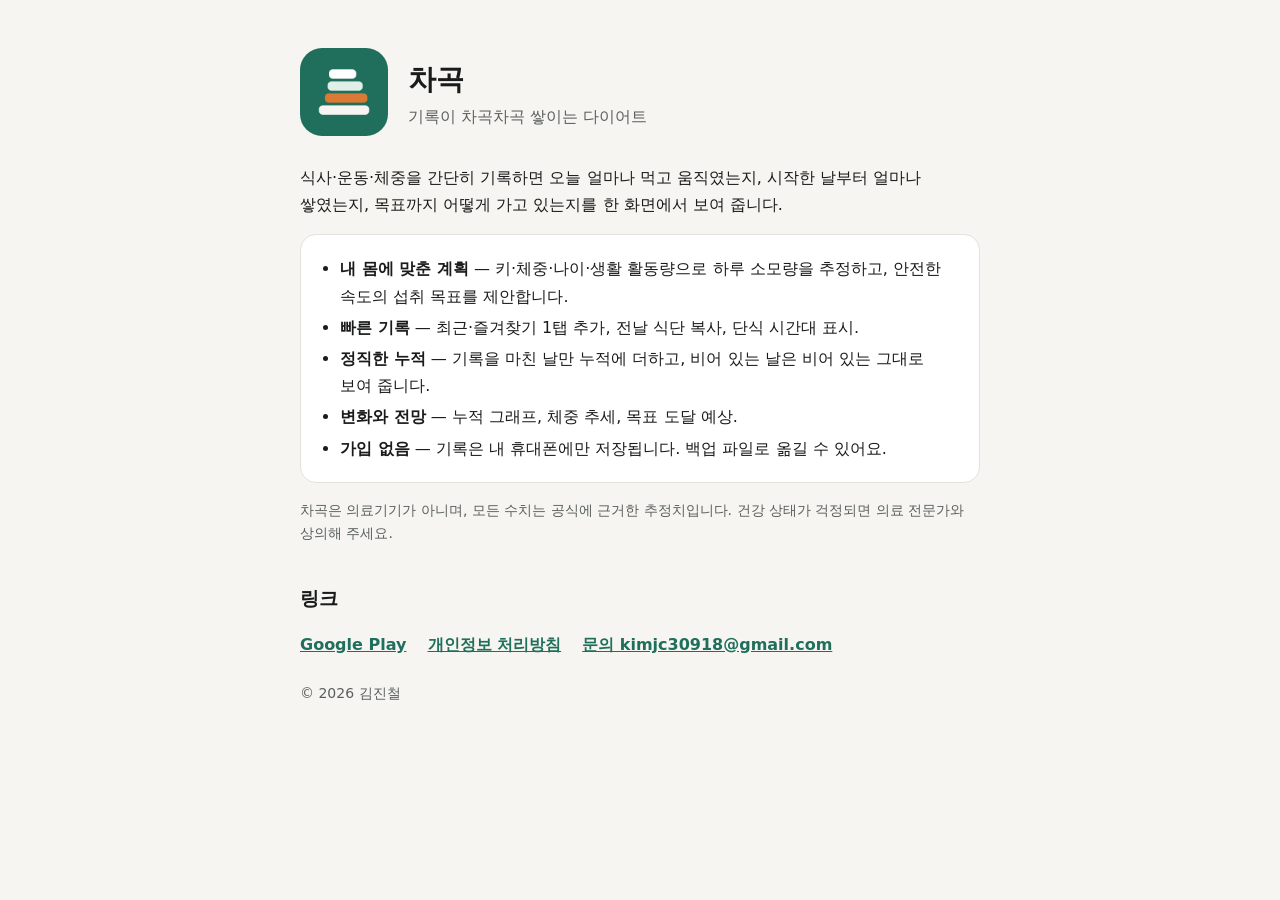
==== chagok/index.html @ 5c70c80e "사이트 갱신 2026-10-07" ====
<!doctype html>
<html lang="ko">
<head>
<meta charset="utf-8">
<meta name="viewport" content="width=device-width, initial-scale=1">
<title>차곡 — 기록이 차곡차곡 쌓이는 다이어트</title>
<meta name="description" content="식사·운동·체중을 간단히 기록하면 오늘의 에너지 균형과 시작 이후 누적 변화, 목표까지의 전망을 보여 주는 다이어트 기록 앱">
<link rel="icon" href="icon.png">
<link rel="stylesheet" href="../style.css">
</head>
<body>
<main>
<div class="hero">
  <img src="icon.png" alt="">
  <div>
    <h1>차곡</h1>
    <p>기록이 차곡차곡 쌓이는 다이어트</p>
  </div>
</div>

<p>식사·운동·체중을 간단히 기록하면 오늘 얼마나 먹고 움직였는지, 시작한 날부터 얼마나 쌓였는지, 목표까지 어떻게 가고 있는지를 한 화면에서 보여 줍니다.</p>

<div class="card">
<ul>
<li><strong>내 몸에 맞춘 계획</strong> — 키·체중·나이·생활 활동량으로 하루 소모량을 추정하고, 안전한 속도의 섭취 목표를 제안합니다.</li>
<li><strong>빠른 기록</strong> — 최근·즐겨찾기 1탭 추가, 전날 식단 복사, 단식 시간대 표시.</li>
<li><strong>정직한 누적</strong> — 기록을 마친 날만 누적에 더하고, 비어 있는 날은 비어 있는 그대로 보여 줍니다.</li>
<li><strong>변화와 전망</strong> — 누적 그래프, 체중 추세, 목표 도달 예상.</li>
<li><strong>가입 없음</strong> — 기록은 내 휴대폰에만 저장됩니다. 백업 파일로 옮길 수 있어요.</li>
</ul>
</div>

<p class="meta">차곡은 의료기기가 아니며, 모든 수치는 공식에 근거한 추정치입니다. 건강 상태가 걱정되면 의료 전문가와 상의해 주세요.</p>

<h2>링크</h2>
<p class="links">
  <a href="https://play.google.com/store/apps/details?id=com.chagok.chagok">Google Play</a>
  <a href="privacy/">개인정보 처리방침</a>
  <a href="mailto:kimjc30918@gmail.com">문의 kimjc30918@gmail.com</a>
</p>
<p class="meta">© 2026 김진철</p>
</main>
</body>
</html>
---- style.css ----
:root {
  --bg: #F6F5F1; --surface: #FFFFFF; --line: #E4E2DA;
  --ink: #1A1C1B; --ink2: #5B605D; --brand: #1F6F5C; --brand-soft: #E1EFE9;
  color-scheme: light dark;
}
@media (prefers-color-scheme: dark) {
  :root { --bg: #121413; --surface: #1C1F1E; --line: #2C302E;
          --ink: #ECEDEA; --ink2: #A9AEAB; --brand: #6FC2A8; --brand-soft: #1E3530; }
}
* { box-sizing: border-box; }
body {
  margin: 0; background: var(--bg); color: var(--ink);
  font: 16px/1.7 -apple-system, BlinkMacSystemFont, "Apple SD Gothic Neo",
        "Malgun Gothic", "Noto Sans KR", system-ui, sans-serif;
  word-break: keep-all; overflow-wrap: anywhere;
}
main { max-width: 720px; margin: 0 auto; padding: 40px 20px 80px; }
a { color: var(--brand); }
h1 { font-size: 28px; line-height: 1.3; margin: 8px 0 4px; }
h2 { font-size: 19px; margin: 36px 0 8px; }
.meta, .crumb { color: var(--ink2); font-size: 14px; margin: 0; }
.crumb a { text-decoration: none; }
.summary { background: var(--brand-soft); border-radius: 14px; padding: 4px 20px; margin: 24px 0; }
ul { padding-left: 1.2em; }
li { margin: 4px 0; }
table { width: 100%; border-collapse: collapse; font-size: 15px; background: var(--surface);
        border-radius: 12px; overflow: hidden; }
th, td { text-align: left; vertical-align: top; padding: 10px 12px; border-bottom: 1px solid var(--line); }
th { width: 8.5em; color: var(--ink2); font-weight: 600; }
hr { border: 0; border-top: 1px solid var(--line); margin: 48px 0 0; }
.en { color: var(--ink2); font-size: 15px; }
.hero { display: flex; gap: 20px; align-items: center; margin: 8px 0 28px; }
.hero img { width: 88px; height: 88px; border-radius: 22px; }
.hero p { margin: 4px 0 0; color: var(--ink2); }
.card { background: var(--surface); border: 1px solid var(--line); border-radius: 16px; padding: 4px 20px; margin: 16px 0; }
.links a { display: inline-block; margin: 0 16px 8px 0; font-weight: 600; }
.apps a { display: flex; gap: 14px; align-items: center; text-decoration: none; color: inherit; }
.apps img { width: 56px; height: 56px; border-radius: 14px; }
@media (max-width: 480px) { th { width: 6.5em; } h1 { font-size: 24px; } }
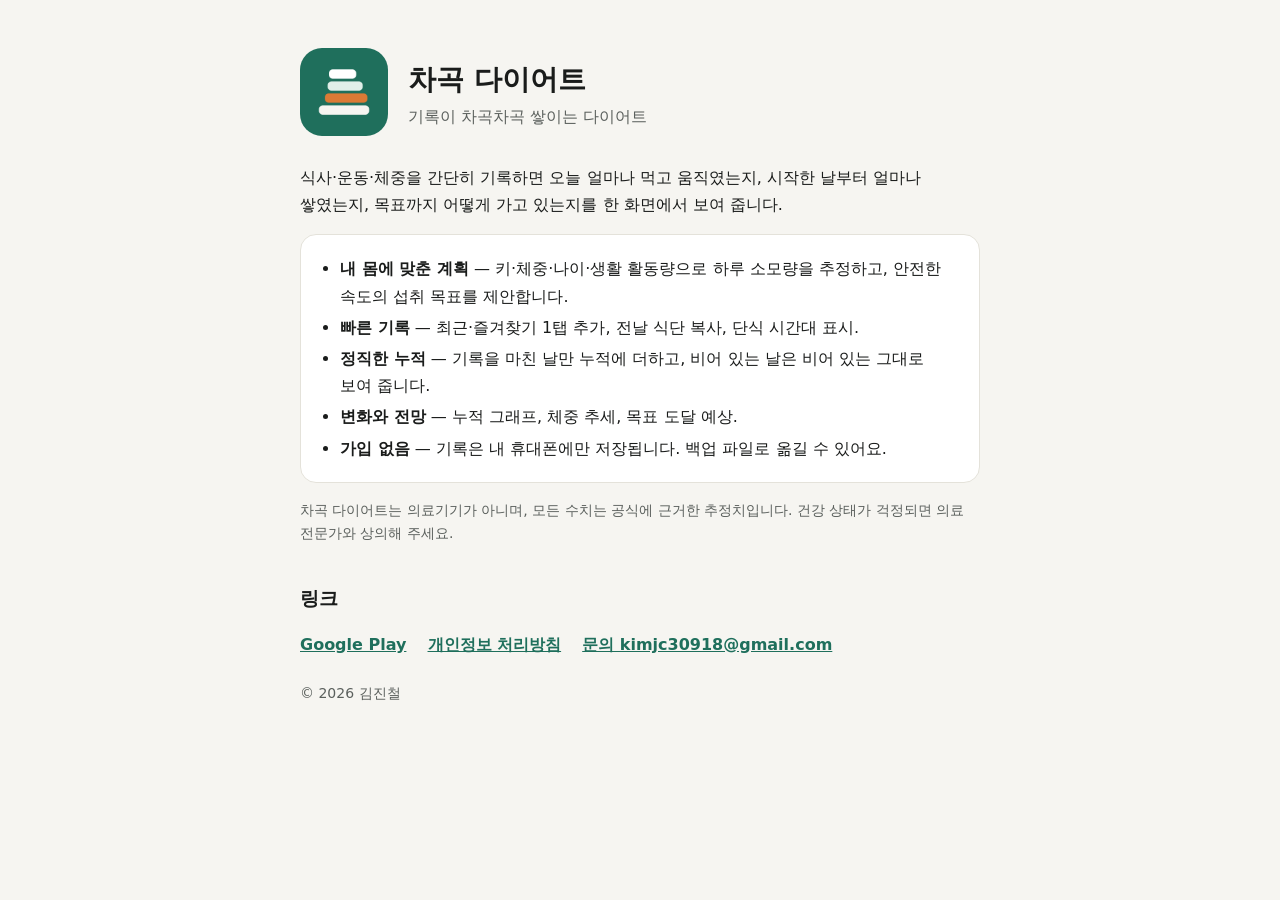
==== commit 85d31c7a: "사이트 갱신 2026-10-07" ====
--- a/chagok/index.html
+++ b/chagok/index.html
@@ -3,7 +3,7 @@
 <head>
 <meta charset="utf-8">
 <meta name="viewport" content="width=device-width, initial-scale=1">
-<title>차곡 — 기록이 차곡차곡 쌓이는 다이어트</title>
+<title>차곡 다이어트 — 기록이 차곡차곡 쌓이는 다이어트</title>
 <meta name="description" content="식사·운동·체중을 간단히 기록하면 오늘의 에너지 균형과 시작 이후 누적 변화, 목표까지의 전망을 보여 주는 다이어트 기록 앱">
 <link rel="icon" href="icon.png">
 <link rel="stylesheet" href="../style.css">
@@ -13,7 +13,7 @@
 <div class="hero">
   <img src="icon.png" alt="">
   <div>
-    <h1>차곡</h1>
+    <h1>차곡 다이어트</h1>
     <p>기록이 차곡차곡 쌓이는 다이어트</p>
   </div>
 </div>
@@ -30,7 +30,7 @@
 </ul>
 </div>
 
-<p class="meta">차곡은 의료기기가 아니며, 모든 수치는 공식에 근거한 추정치입니다. 건강 상태가 걱정되면 의료 전문가와 상의해 주세요.</p>
+<p class="meta">차곡 다이어트는 의료기기가 아니며, 모든 수치는 공식에 근거한 추정치입니다. 건강 상태가 걱정되면 의료 전문가와 상의해 주세요.</p>
 
 <h2>링크</h2>
 <p class="links">
